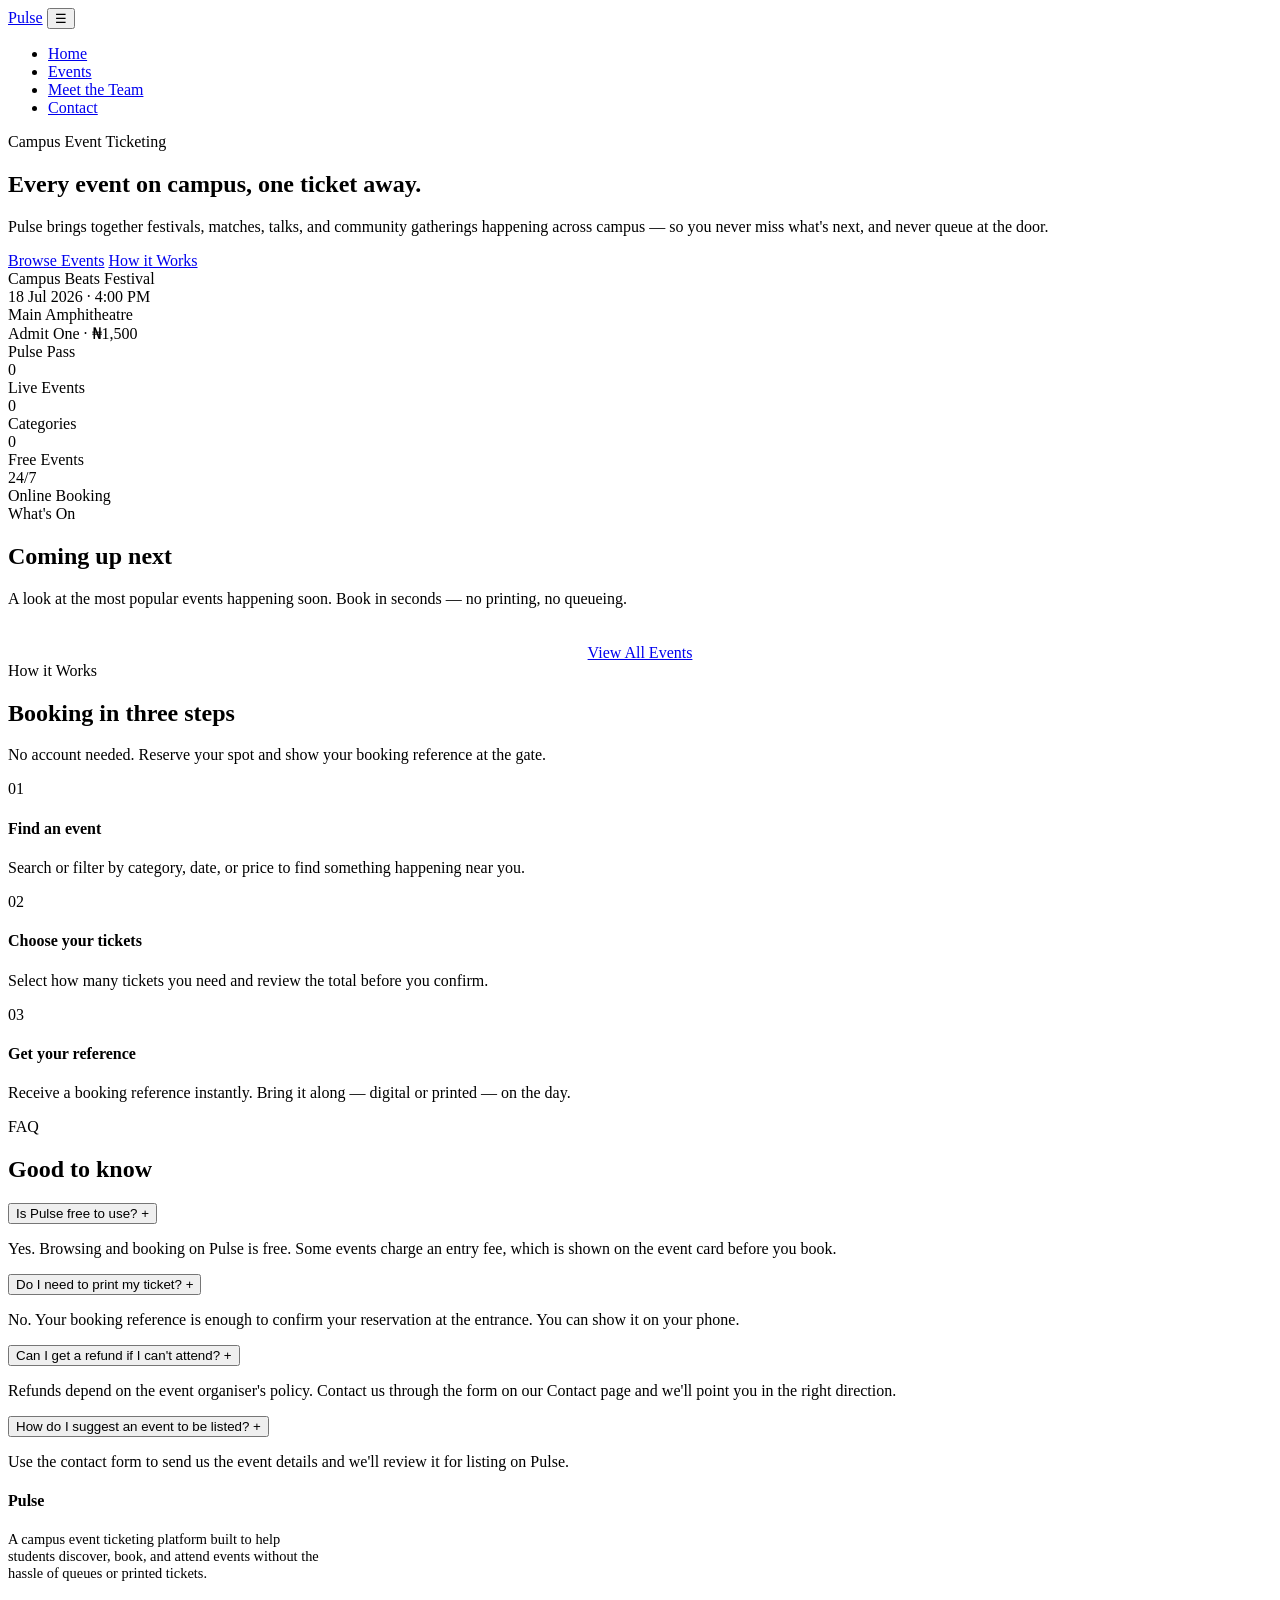
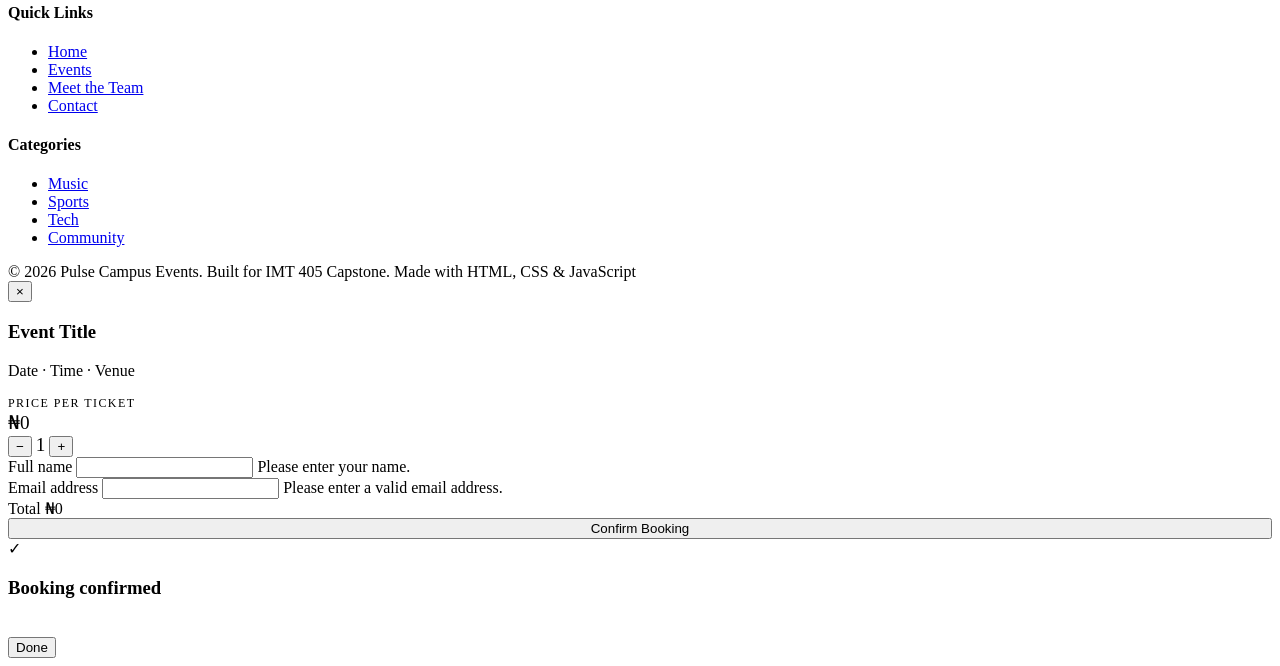
==== index.html @ ff702956 "Add files via upload" ====
<!DOCTYPE html>
<html lang="en">
<head>
  <meta charset="UTF-8">
  <meta name="viewport" content="width=device-width, initial-scale=1.0">
  <title>Pulse — Find & Book Campus Events</title>
  <link rel="preconnect" href="https://fonts.googleapis.com">
  <link href="https://fonts.googleapis.com/css2?family=Oswald:wght@500;600;700&family=Inter:wght@400;500;600&family=Roboto+Mono:wght@400;500&display=swap" rel="stylesheet">
  <link rel="stylesheet" href="css/style.css">
</head>
<body>

  <header class="site-header">
    <nav class="nav">
      <a href="index.html" class="logo"><span class="dot"></span>Pulse</a>
      <button class="nav-toggle" aria-label="Toggle navigation" aria-expanded="false">☰</button>
      <ul class="nav-links">
        <li><a href="index.html" class="active">Home</a></li>
        <li><a href="events.html">Events</a></li>
        <li><a href="team.html">Meet the Team</a></li>
        <li><a href="contact.html">Contact</a></li>
      </ul>
    </nav>
  </header>

  <main>
    <!-- Hero -->
    <section class="hero">
      <div class="container hero-inner">
        <div>
          <span class="eyebrow">Campus Event Ticketing</span>
          <h1>Every event on campus, <span>one ticket</span> away.</h1>
          <p class="lead">Pulse brings together festivals, matches, talks, and community gatherings happening across campus — so you never miss what's next, and never queue at the door.</p>
          <div class="hero-actions">
            <a href="events.html" class="btn btn-primary">Browse Events</a>
            <a href="#how-it-works" class="btn btn-secondary">How it Works</a>
          </div>
        </div>
        <div class="hero-stub" aria-hidden="true">
          <div class="stub-main">
            <div class="stub-event">Campus Beats Festival</div>
            <div class="stub-meta">
              <div>18 Jul 2026 · 4:00 PM</div>
              <div>Main Amphitheatre</div>
              <div>Admit One · ₦1,500</div>
            </div>
          </div>
          <div class="stub-perf"><span>Pulse Pass</span></div>
        </div>
      </div>
    </section>

    <!-- Stats -->
    <section class="stats container">
      <div class="stat">
        <div class="num" id="live-event-count">0</div>
        <div class="label">Live Events</div>
      </div>
      <div class="stat">
        <div class="num" id="category-count">0</div>
        <div class="label">Categories</div>
      </div>
      <div class="stat">
        <div class="num" id="free-event-count">0</div>
        <div class="label">Free Events</div>
      </div>
      <div class="stat">
        <div class="num">24/7</div>
        <div class="label">Online Booking</div>
      </div>
    </section>

    <!-- Featured events -->
    <section class="container">
      <div class="section-head">
        <span class="eyebrow">What's On</span>
        <h2>Coming up next</h2>
        <p>A look at the most popular events happening soon. Book in seconds — no printing, no queueing.</p>
      </div>
      <div class="event-grid" id="featured-events"></div>
      <div style="text-align:center; margin-top: 36px;">
        <a href="events.html" class="btn btn-outline">View All Events</a>
      </div>
    </section>

    <!-- How it works -->
    <section class="section-alt" id="how-it-works">
      <div class="container">
        <div class="section-head">
          <span class="eyebrow">How it Works</span>
          <h2>Booking in three steps</h2>
          <p>No account needed. Reserve your spot and show your booking reference at the gate.</p>
        </div>
        <div class="steps">
          <div class="step">
            <span class="step-num">01</span>
            <h4>Find an event</h4>
            <p>Search or filter by category, date, or price to find something happening near you.</p>
          </div>
          <div class="step">
            <span class="step-num">02</span>
            <h4>Choose your tickets</h4>
            <p>Select how many tickets you need and review the total before you confirm.</p>
          </div>
          <div class="step">
            <span class="step-num">03</span>
            <h4>Get your reference</h4>
            <p>Receive a booking reference instantly. Bring it along — digital or printed — on the day.</p>
          </div>
        </div>
      </div>
    </section>

    <!-- FAQ -->
    <section class="container">
      <div class="section-head">
        <span class="eyebrow">FAQ</span>
        <h2>Good to know</h2>
      </div>
      <div class="faq-list">
        <div class="faq-item">
          <button class="faq-question" aria-expanded="false">
            Is Pulse free to use?
            <span class="icon-plus">+</span>
          </button>
          <div class="faq-answer">
            <p>Yes. Browsing and booking on Pulse is free. Some events charge an entry fee, which is shown on the event card before you book.</p>
          </div>
        </div>
        <div class="faq-item">
          <button class="faq-question" aria-expanded="false">
            Do I need to print my ticket?
            <span class="icon-plus">+</span>
          </button>
          <div class="faq-answer">
            <p>No. Your booking reference is enough to confirm your reservation at the entrance. You can show it on your phone.</p>
          </div>
        </div>
        <div class="faq-item">
          <button class="faq-question" aria-expanded="false">
            Can I get a refund if I can't attend?
            <span class="icon-plus">+</span>
          </button>
          <div class="faq-answer">
            <p>Refunds depend on the event organiser's policy. Contact us through the form on our Contact page and we'll point you in the right direction.</p>
          </div>
        </div>
        <div class="faq-item">
          <button class="faq-question" aria-expanded="false">
            How do I suggest an event to be listed?
            <span class="icon-plus">+</span>
          </button>
          <div class="faq-answer">
            <p>Use the contact form to send us the event details and we'll review it for listing on Pulse.</p>
          </div>
        </div>
      </div>
    </section>
  </main>

  <footer class="site-footer">
    <div class="container">
      <div class="footer-grid">
        <div>
          <h4>Pulse</h4>
          <p style="font-size:0.9rem; max-width:320px;">A campus event ticketing platform built to help students discover, book, and attend events without the hassle of queues or printed tickets.</p>
        </div>
        <div>
          <h4>Quick Links</h4>
          <ul>
            <li><a href="index.html">Home</a></li>
            <li><a href="events.html">Events</a></li>
            <li><a href="team.html">Meet the Team</a></li>
            <li><a href="contact.html">Contact</a></li>
          </ul>
        </div>
        <div>
          <h4>Categories</h4>
          <ul>
            <li><a href="events.html?cat=Music">Music</a></li>
            <li><a href="events.html?cat=Sports">Sports</a></li>
            <li><a href="events.html?cat=Tech">Tech</a></li>
            <li><a href="events.html?cat=Community">Community</a></li>
          </ul>
        </div>
      </div>
      <div class="footer-bottom">
        <span>&copy; 2026 Pulse Campus Events. Built for IMT 405 Capstone.</span>
        <span>Made with HTML, CSS &amp; JavaScript</span>
      </div>
    </div>
  </footer>

  <!-- Ticket purchase modal -->
  <div class="modal-overlay" id="ticket-modal">
    <div class="modal" role="dialog" aria-modal="true" aria-labelledby="modal-event-title">
      <button class="modal-close" onclick="closeTicketModal()" aria-label="Close dialog">&times;</button>
      <div id="modal-form">
        <h3 id="modal-event-title">Event Title</h3>
        <p class="modal-sub" id="modal-event-sub">Date · Time · Venue</p>

        <div class="qty-row">
          <div>
            <div style="font-family:var(--font-mono); font-size:0.75rem; text-transform:uppercase; letter-spacing:0.12em; color:var(--slate);">Price per ticket</div>
            <div style="font-family:var(--font-display); font-size:1.2rem;" id="modal-unit-price">₦0</div>
          </div>
          <div class="qty-controls">
            <button type="button" onclick="changeQty(-1)" aria-label="Decrease quantity">&minus;</button>
            <span id="qty-value" style="font-family:var(--font-display); font-size:1.2rem; min-width:24px; text-align:center;">1</span>
            <button type="button" onclick="changeQty(1)" aria-label="Increase quantity">+</button>
          </div>
        </div>

        <form id="ticket-form" onsubmit="submitTicketForm(event)">
          <div class="field" id="buyer-name-field">
            <label for="buyer-name">Full name</label>
            <input type="text" id="buyer-name" name="buyer-name" required>
            <span class="error">Please enter your name.</span>
          </div>
          <div class="field" id="buyer-email-field">
            <label for="buyer-email">Email address</label>
            <input type="email" id="buyer-email" name="buyer-email" required>
            <span class="error">Please enter a valid email address.</span>
          </div>

          <div class="qty-total">
            <span>Total</span>
            <span class="amount" id="qty-total-amount">₦0</span>
          </div>

          <button type="submit" class="btn btn-primary" style="width:100%;">Confirm Booking</button>
        </form>
      </div>

      <div class="confirm-box" id="modal-confirm">
        <div class="check">✓</div>
        <h3>Booking confirmed</h3>
        <p id="confirm-event-name" style="color:var(--slate); margin-top:8px;"></p>
        <p class="ref" id="confirm-ref"></p>
        <button class="btn btn-outline" style="margin-top:20px;" onclick="closeTicketModal()">Done</button>
      </div>
    </div>
  </div>

  <script src="js/main.js"></script>
  <script>
    // Render featured active events and live catalogue totals
    const featuredGrid = document.getElementById("featured-events");
    const activeEvents = EVENTS.filter(ev => ev.active !== false);
    document.getElementById("live-event-count").textContent = activeEvents.length;
    document.getElementById("category-count").textContent =
      new Set(activeEvents.map(ev => ev.category)).size;
    document.getElementById("free-event-count").textContent =
      activeEvents.filter(ev => ev.price === 0).length;

    activeEvents.slice(0, 3).forEach(ev => {
      const card = document.createElement("article");
      card.className = "ticket-card";
      card.innerHTML = `
        <div class="card-img">
          <span class="cat-tag">${escapeHTML(ev.category)}</span>
          <span class="icon">${escapeHTML(ev.icon)}</span>
        </div>
        <div class="card-body">
          <h3>${escapeHTML(ev.title)}</h3>
          <div class="card-meta">${formatDate(ev.date)} · ${escapeHTML(ev.time)} · ${escapeHTML(ev.venue)}</div>
          <p class="card-desc">${escapeHTML(ev.desc)}</p>
          <div class="card-footer">
            <span class="price ${ev.price === 0 ? "free" : ""}">${formatNaira(ev.price)}</span>
            <button class="btn btn-primary" onclick="openTicketModal('${ev.id}')">Get Tickets</button>
          </div>
        </div>
      `;
      featuredGrid.appendChild(card);
    });

    // FAQ accordion
    document.querySelectorAll(".faq-question").forEach(btn => {
      btn.addEventListener("click", () => {
        const item = btn.closest(".faq-item");
        const answer = item.querySelector(".faq-answer");
        const isOpen = item.classList.toggle("open");
        btn.setAttribute("aria-expanded", isOpen);
        answer.style.maxHeight = isOpen ? answer.scrollHeight + "px" : "0px";
      });
    });
  </script>
</body>
</html>
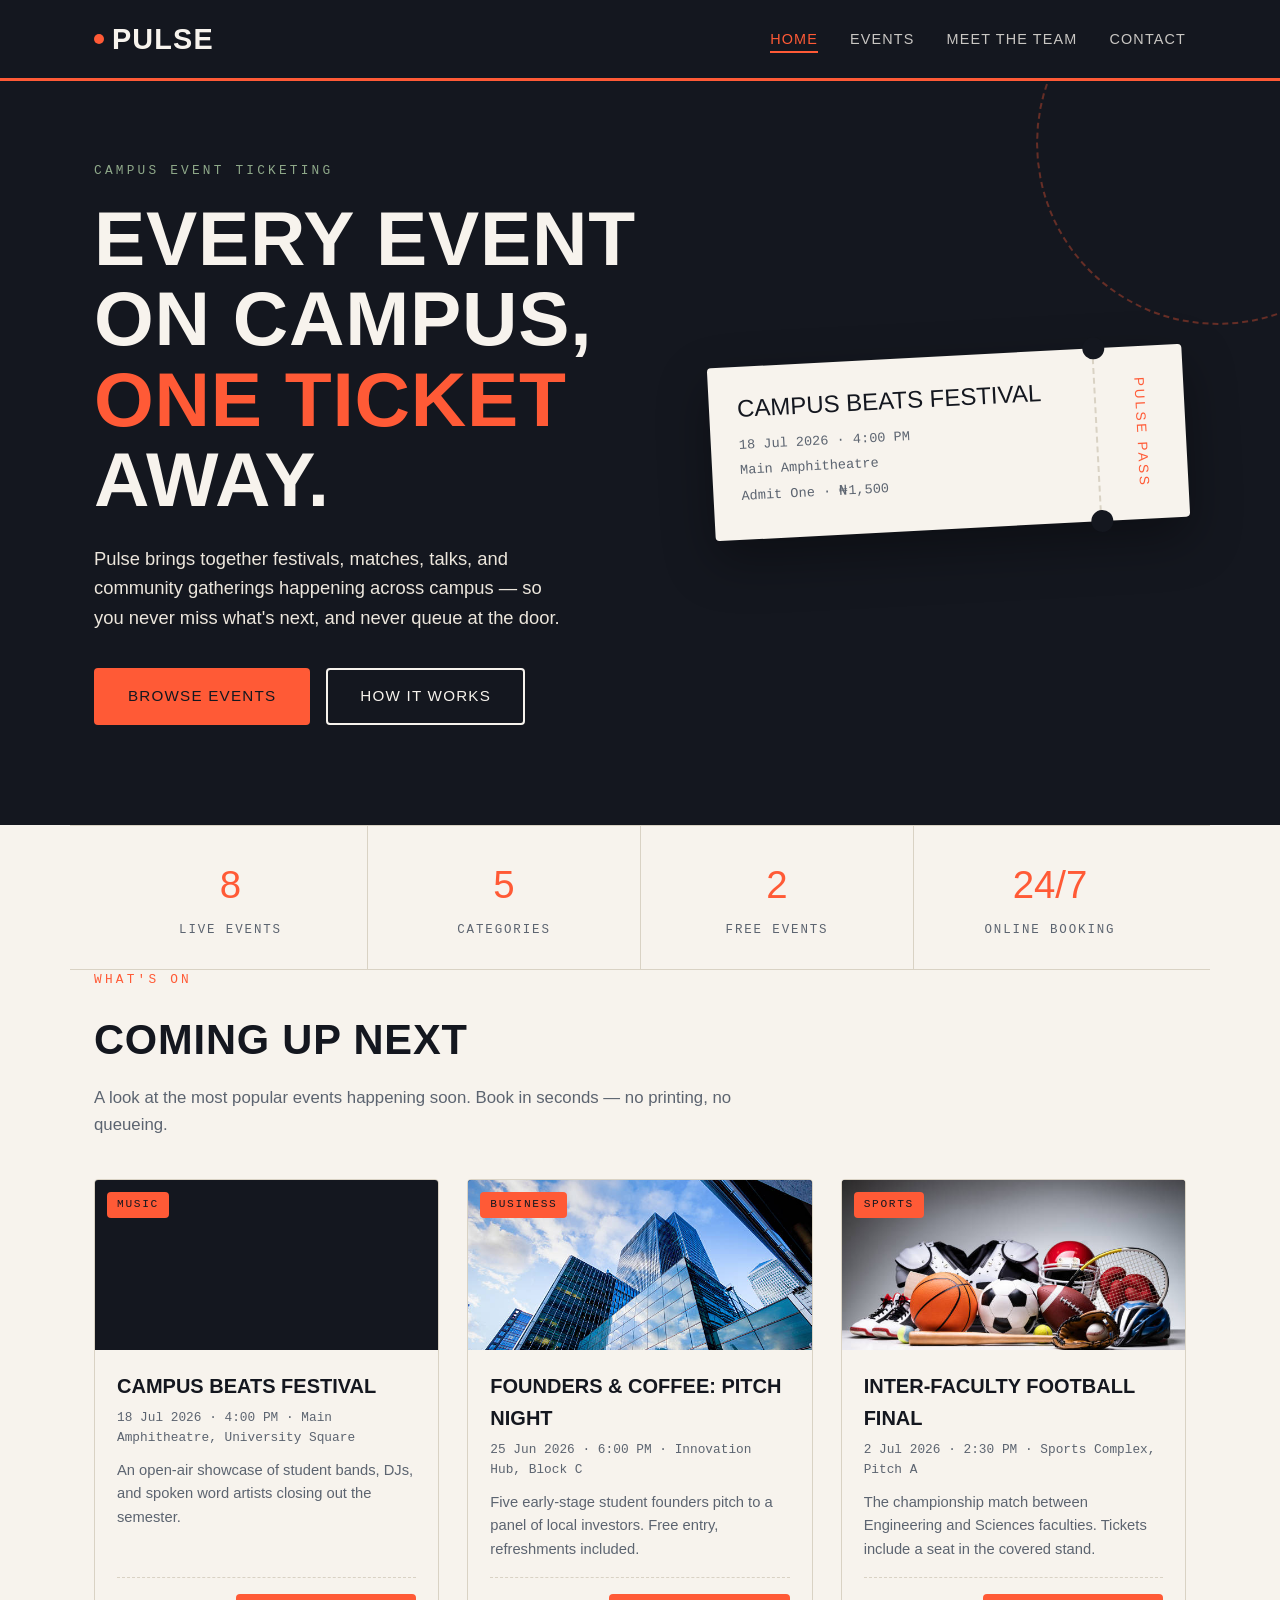
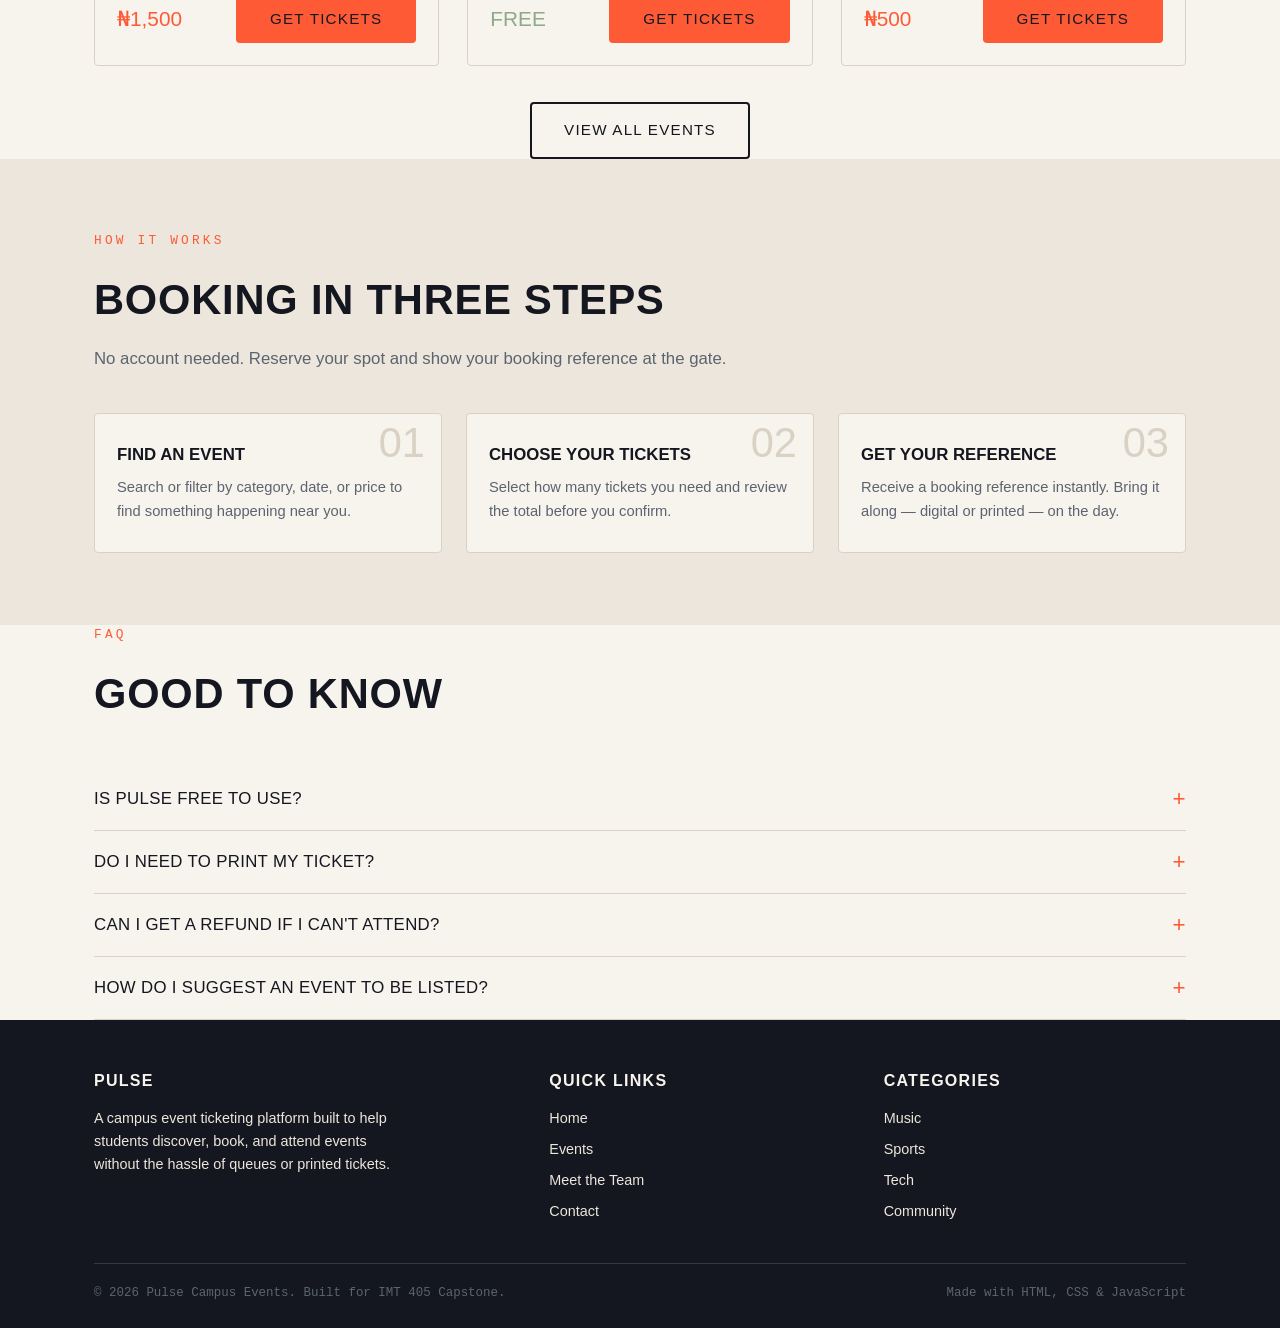
==== commit 8a71c179: "Update index.html" ====
--- a/index.html
+++ b/index.html
@@ -257,9 +257,8 @@
       const card = document.createElement("article");
       card.className = "ticket-card";
       card.innerHTML = `
-        <div class="card-img">
+        <div class="card-img" style="background-image: url('${escapeHTML(ev.icon)}');">
           <span class="cat-tag">${escapeHTML(ev.category)}</span>
-          <span class="icon">${escapeHTML(ev.icon)}</span>
         </div>
         <div class="card-body">
           <h3>${escapeHTML(ev.title)}</h3>
--- a/css/style.css
+++ b/css/style.css
@@ -0,0 +1,1196 @@
+/* ============================================
+   PULSE — Event Ticketing
+   Design tokens
+   ============================================ */
+:root {
+  --ink: #14171F;
+  --paper: #F7F3ED;
+  --paper-dim: #ECE6DC;
+  --coral: #FF5A36;
+  --sage: #8FA98A;
+  --slate: #5C6470;
+  --line: #D9D2C4;
+
+  --font-display: "Oswald", "Arial Narrow", sans-serif;
+  --font-body: "Inter", "Helvetica Neue", Arial, sans-serif;
+  --font-mono: "Roboto Mono", "Courier New", monospace;
+
+  --radius: 4px;
+  --maxw: 1140px;
+}
+
+@font-face {
+  font-family: "Oswald";
+  src: local("Oswald");
+}
+
+* { margin: 0; padding: 0; box-sizing: border-box; }
+
+html { scroll-behavior: smooth; }
+
+body {
+  font-family: var(--font-body);
+  background: var(--paper);
+  color: var(--ink);
+  line-height: 1.6;
+  -webkit-font-smoothing: antialiased;
+}
+
+img { max-width: 100%; display: block; }
+
+a { color: inherit; }
+
+.container {
+  max-width: var(--maxw);
+  margin: 0 auto;
+  padding: 0 24px;
+}
+
+/* ============================================
+   Header / Nav
+   ============================================ */
+.site-header {
+  position: sticky;
+  top: 0;
+  z-index: 100;
+  background: var(--ink);
+  color: var(--paper);
+  border-bottom: 3px solid var(--coral);
+}
+
+.nav {
+  display: flex;
+  align-items: center;
+  justify-content: space-between;
+  padding: 16px 24px;
+  max-width: var(--maxw);
+  margin: 0 auto;
+}
+
+.logo {
+  font-family: var(--font-display);
+  font-size: 1.8rem;
+  font-weight: 700;
+  letter-spacing: 0.04em;
+  text-decoration: none;
+  color: var(--paper);
+  text-transform: uppercase;
+  display: flex;
+  align-items: center;
+  gap: 8px;
+}
+
+.logo .dot {
+  width: 10px;
+  height: 10px;
+  background: var(--coral);
+  border-radius: 50%;
+  display: inline-block;
+}
+
+.nav-links {
+  display: flex;
+  gap: 32px;
+  list-style: none;
+  font-family: var(--font-display);
+  text-transform: uppercase;
+  font-size: 0.9rem;
+  letter-spacing: 0.08em;
+}
+
+.nav-links a {
+  text-decoration: none;
+  color: var(--paper);
+  opacity: 0.8;
+  transition: opacity 0.2s, color 0.2s;
+  padding: 4px 0;
+  border-bottom: 2px solid transparent;
+}
+
+.nav-links a:hover,
+.nav-links a:focus-visible,
+.nav-links a.active {
+  opacity: 1;
+  color: var(--coral);
+  border-bottom-color: var(--coral);
+}
+
+.nav-toggle {
+  display: none;
+  background: none;
+  border: 2px solid var(--paper);
+  color: var(--paper);
+  font-size: 1.4rem;
+  padding: 6px 10px;
+  border-radius: var(--radius);
+  cursor: pointer;
+}
+
+/* ============================================
+   Buttons
+   ============================================ */
+.btn {
+  display: inline-block;
+  font-family: var(--font-display);
+  text-transform: uppercase;
+  letter-spacing: 0.08em;
+  font-size: 0.95rem;
+  padding: 14px 32px;
+  border-radius: var(--radius);
+  text-decoration: none;
+  border: 2px solid transparent;
+  cursor: pointer;
+  transition: transform 0.15s ease, box-shadow 0.15s ease, background 0.15s ease;
+}
+
+.btn-primary {
+  background: var(--coral);
+  color: var(--ink);
+}
+
+.btn-primary:hover,
+.btn-primary:focus-visible {
+  transform: translateY(-2px);
+  box-shadow: 4px 4px 0 var(--ink);
+}
+
+.btn-secondary {
+  background: transparent;
+  color: var(--paper);
+  border-color: var(--paper);
+}
+
+.btn-secondary:hover,
+.btn-secondary:focus-visible {
+  background: var(--paper);
+  color: var(--ink);
+}
+
+.btn-outline {
+  background: transparent;
+  color: var(--ink);
+  border-color: var(--ink);
+}
+
+.btn-outline:hover,
+.btn-outline:focus-visible {
+  background: var(--ink);
+  color: var(--paper);
+}
+
+.btn:focus-visible {
+  outline: 3px solid var(--sage);
+  outline-offset: 2px;
+}
+
+/* ============================================
+   Hero
+   ============================================ */
+.hero {
+  background: var(--ink);
+  color: var(--paper);
+  padding: 80px 0 100px;
+  position: relative;
+  overflow: hidden;
+}
+
+.hero::after {
+  content: "";
+  position: absolute;
+  right: -120px;
+  top: -120px;
+  width: 360px;
+  height: 360px;
+  border: 2px dashed rgba(255, 90, 54, 0.35);
+  border-radius: 50%;
+}
+
+.hero-inner {
+  display: grid;
+  grid-template-columns: 1.2fr 1fr;
+  gap: 48px;
+  align-items: center;
+  position: relative;
+  z-index: 1;
+}
+
+.eyebrow {
+  font-family: var(--font-mono);
+  text-transform: uppercase;
+  letter-spacing: 0.25em;
+  font-size: 0.8rem;
+  color: var(--sage);
+  margin-bottom: 16px;
+  display: block;
+}
+
+.hero h1 {
+  font-family: var(--font-display);
+  font-size: clamp(2.6rem, 6vw, 4.8rem);
+  line-height: 1.05;
+  text-transform: uppercase;
+  font-weight: 700;
+  letter-spacing: 0.01em;
+}
+
+.hero h1 span {
+  color: var(--coral);
+}
+
+.hero p.lead {
+  margin-top: 24px;
+  font-size: 1.15rem;
+  max-width: 480px;
+  color: var(--paper-dim);
+}
+
+.hero-actions {
+  margin-top: 36px;
+  display: flex;
+  gap: 16px;
+  flex-wrap: wrap;
+}
+
+/* Hero ticket stub illustration */
+.hero-stub {
+  background: var(--paper);
+  color: var(--ink);
+  border-radius: var(--radius);
+  position: relative;
+  display: flex;
+  box-shadow: 0 20px 50px rgba(0,0,0,0.35);
+  transform: rotate(-3deg);
+}
+
+.hero-stub:hover { transform: rotate(0deg); transition: transform 0.3s ease; }
+
+.stub-main {
+  flex: 1;
+  padding: 28px;
+}
+
+.stub-main .stub-event {
+  font-family: var(--font-display);
+  text-transform: uppercase;
+  font-size: 1.5rem;
+  line-height: 1.15;
+}
+
+.stub-main .stub-meta {
+  margin-top: 12px;
+  font-family: var(--font-mono);
+  font-size: 0.85rem;
+  color: var(--slate);
+}
+
+.stub-main .stub-meta div { margin-bottom: 4px; }
+
+.stub-perf {
+  width: 90px;
+  border-left: 2px dashed var(--line);
+  display: flex;
+  align-items: center;
+  justify-content: center;
+  position: relative;
+  padding: 16px 8px;
+}
+
+.stub-perf::before,
+.stub-perf::after {
+  content: "";
+  position: absolute;
+  width: 22px;
+  height: 22px;
+  background: var(--ink);
+  border-radius: 50%;
+  left: -11px;
+}
+
+.stub-perf::before { top: -11px; }
+.stub-perf::after { bottom: -11px; }
+
+.stub-perf span {
+  font-family: var(--font-display);
+  writing-mode: vertical-rl;
+  text-transform: uppercase;
+  letter-spacing: 0.2em;
+  font-size: 0.85rem;
+  color: var(--coral);
+}
+
+/* ============================================
+   Section basics
+   ============================================ */
+section { padding: 72px 0; }
+
+.section-head {
+  margin-bottom: 40px;
+  max-width: 640px;
+}
+
+.section-head .eyebrow { color: var(--coral); }
+
+.section-head h2 {
+  font-family: var(--font-display);
+  text-transform: uppercase;
+  font-size: clamp(1.8rem, 4vw, 2.6rem);
+  letter-spacing: 0.02em;
+}
+
+.section-head p {
+  margin-top: 12px;
+  color: var(--slate);
+  font-size: 1.05rem;
+}
+
+.section-alt {
+  background: var(--paper-dim);
+}
+
+/* ============================================
+   Stats strip
+   ============================================ */
+.stats {
+  display: grid;
+  grid-template-columns: repeat(4, 1fr);
+  border-top: 1px solid var(--line);
+  border-bottom: 1px solid var(--line);
+}
+
+.stat {
+  padding: 28px 16px;
+  text-align: center;
+  border-left: 1px solid var(--line);
+}
+
+.stat:first-child { border-left: none; }
+
+.stat .num {
+  font-family: var(--font-display);
+  font-size: 2.4rem;
+  color: var(--coral);
+}
+
+.stat .label {
+  font-family: var(--font-mono);
+  font-size: 0.78rem;
+  text-transform: uppercase;
+  letter-spacing: 0.15em;
+  color: var(--slate);
+  margin-top: 6px;
+}
+
+/* ============================================
+   Event ticket cards
+   ============================================ */
+.event-grid {
+  display: grid;
+  grid-template-columns: repeat(auto-fit, minmax(300px, 1fr));
+  gap: 28px;
+}
+
+.ticket-card {
+  background: var(--paper);
+  border: 1px solid var(--line);
+  border-radius: var(--radius);
+  display: flex;
+  flex-direction: column;
+  overflow: hidden;
+  transition: transform 0.2s ease, box-shadow 0.2s ease;
+}
+
+.ticket-card:hover {
+  transform: translateY(-4px);
+  box-shadow: 0 12px 24px rgba(20,23,31,0.12);
+}
+
+.ticket-card .card-img {
+  height: 170px;
+  background: var(--ink);
+  background-size: cover;
+  background-position: center;
+  background-repeat: no-repeat;
+  display: flex;
+  align-items: center;
+  justify-content: center;
+  position: relative;
+}
+
+.ticket-card .card-img .cat-tag {
+  position: absolute;
+  top: 12px;
+  left: 12px;
+  background: var(--coral);
+  color: var(--ink);
+  font-family: var(--font-mono);
+  font-size: 0.7rem;
+  text-transform: uppercase;
+  letter-spacing: 0.15em;
+  padding: 4px 10px;
+  border-radius: var(--radius);
+}
+
+
+
+.ticket-card .card-body {
+  padding: 20px 22px 22px;
+  flex: 1;
+  display: flex;
+  flex-direction: column;
+}
+
+.ticket-card .card-body h3 {
+  font-family: var(--font-display);
+  text-transform: uppercase;
+  font-size: 1.25rem;
+  margin-bottom: 6px;
+}
+
+.ticket-card .card-meta {
+  font-family: var(--font-mono);
+  font-size: 0.8rem;
+  color: var(--slate);
+  margin-bottom: 10px;
+}
+
+.ticket-card .card-desc {
+  font-size: 0.92rem;
+  color: var(--slate);
+  flex: 1;
+}
+
+.ticket-card .card-footer {
+  display: flex;
+  align-items: center;
+  justify-content: space-between;
+  margin-top: 16px;
+  padding-top: 16px;
+  border-top: 1px dashed var(--line);
+}
+
+.ticket-card .price {
+  font-family: var(--font-display);
+  font-size: 1.3rem;
+  color: var(--coral);
+}
+
+.ticket-card .price.free {
+  color: var(--sage);
+}
+
+.ticket-card.event-inactive {
+  opacity: 0.72;
+}
+
+.ticket-card .status-tag {
+  position: absolute;
+  top: 12px;
+  right: 12px;
+  background: var(--paper);
+  color: var(--ink);
+  font-family: var(--font-mono);
+  font-size: 0.7rem;
+  text-transform: uppercase;
+  letter-spacing: 0.1em;
+  padding: 4px 10px;
+  border-radius: var(--radius);
+}
+
+.unavailable-label {
+  font-family: var(--font-mono);
+  color: var(--slate);
+  font-size: 0.78rem;
+  text-transform: uppercase;
+}
+
+.card-admin-actions {
+  display: flex;
+  gap: 8px;
+  flex-wrap: wrap;
+  margin-top: 12px;
+}
+
+.admin-btn {
+  background: transparent;
+  border: 1px solid var(--slate);
+  border-radius: var(--radius);
+  color: var(--slate);
+  cursor: pointer;
+  font-family: var(--font-mono);
+  font-size: 0.72rem;
+  padding: 7px 10px;
+  text-transform: uppercase;
+}
+
+.admin-btn:hover,
+.admin-btn:focus-visible {
+  border-color: var(--ink);
+  color: var(--ink);
+}
+
+.admin-btn-danger {
+  border-color: var(--coral);
+  color: var(--coral);
+}
+
+/* ============================================
+   Event management
+   ============================================ */
+.event-manager {
+  background: var(--paper-dim);
+  border: 1px solid var(--line);
+  border-radius: var(--radius);
+  margin-bottom: 40px;
+  padding: 28px;
+}
+
+.manager-heading {
+  display: flex;
+  align-items: center;
+  justify-content: space-between;
+  gap: 24px;
+}
+
+.manager-heading .eyebrow {
+  color: var(--coral);
+  margin-bottom: 6px;
+}
+
+.manager-heading h2 {
+  font-family: var(--font-display);
+  font-size: 1.8rem;
+  text-transform: uppercase;
+}
+
+.manager-heading p {
+  color: var(--slate);
+}
+
+.event-form {
+  border-top: 1px solid var(--line);
+  margin-top: 24px;
+  padding-top: 24px;
+}
+
+.event-form-grid {
+  display: grid;
+  grid-template-columns: repeat(2, 1fr);
+  gap: 0 20px;
+}
+
+.event-description-field {
+  grid-column: 1 / -1;
+}
+
+.event-form-actions {
+  display: flex;
+  gap: 12px;
+  flex-wrap: wrap;
+}
+
+.manager-message {
+  color: var(--sage);
+  display: none;
+  font-family: var(--font-mono);
+  margin-top: 16px;
+}
+
+.manager-message.show {
+  display: block;
+}
+
+/* ============================================
+   Filter bar
+   ============================================ */
+.filter-bar {
+  display: flex;
+  flex-wrap: wrap;
+  gap: 12px;
+  margin-bottom: 32px;
+}
+
+.filter-btn {
+  font-family: var(--font-mono);
+  text-transform: uppercase;
+  font-size: 0.78rem;
+  letter-spacing: 0.12em;
+  padding: 10px 18px;
+  border-radius: 999px;
+  border: 1px solid var(--ink);
+  background: transparent;
+  cursor: pointer;
+  transition: all 0.15s ease;
+}
+
+.filter-btn:hover,
+.filter-btn:focus-visible {
+  background: var(--ink);
+  color: var(--paper);
+}
+
+.filter-btn.active {
+  background: var(--coral);
+  border-color: var(--coral);
+  color: var(--ink);
+}
+
+.search-row {
+  display: flex;
+  gap: 12px;
+  margin-bottom: 24px;
+  flex-wrap: wrap;
+}
+
+.search-row input {
+  flex: 1;
+  min-width: 220px;
+  font-family: var(--font-body);
+  font-size: 1rem;
+  padding: 12px 16px;
+  border: 1px solid var(--ink);
+  border-radius: var(--radius);
+  background: var(--paper);
+}
+
+.search-row input:focus-visible {
+  outline: 3px solid var(--sage);
+  outline-offset: 1px;
+}
+
+.no-results {
+  font-family: var(--font-mono);
+  color: var(--slate);
+  text-align: center;
+  padding: 48px 0;
+  display: none;
+}
+
+.no-results.show { display: block; }
+
+/* ============================================
+   How it works (steps)
+   ============================================ */
+.steps {
+  display: grid;
+  grid-template-columns: repeat(auto-fit, minmax(220px, 1fr));
+  gap: 24px;
+}
+
+.step {
+  position: relative;
+  padding: 28px 22px;
+  background: var(--paper);
+  border: 1px solid var(--line);
+  border-radius: var(--radius);
+}
+
+.step .step-num {
+  font-family: var(--font-display);
+  font-size: 2.6rem;
+  color: var(--line);
+  position: absolute;
+  top: 8px;
+  right: 16px;
+  line-height: 1;
+}
+
+.step h4 {
+  font-family: var(--font-display);
+  text-transform: uppercase;
+  font-size: 1.05rem;
+  margin-bottom: 8px;
+  position: relative;
+  z-index: 1;
+}
+
+.step p {
+  color: var(--slate);
+  font-size: 0.92rem;
+  position: relative;
+  z-index: 1;
+}
+
+/* ============================================
+   Modal (ticket purchase)
+   ============================================ */
+.modal-overlay {
+  position: fixed;
+  inset: 0;
+  background: rgba(20, 23, 31, 0.6);
+  display: none;
+  align-items: center;
+  justify-content: center;
+  z-index: 1000;
+  padding: 20px;
+}
+
+.modal-overlay.open { display: flex; }
+
+.modal {
+  background: var(--paper);
+  border-radius: var(--radius);
+  max-width: 460px;
+  width: 100%;
+  padding: 32px;
+  position: relative;
+  max-height: 90vh;
+  overflow-y: auto;
+}
+
+.modal h3 {
+  font-family: var(--font-display);
+  text-transform: uppercase;
+  font-size: 1.4rem;
+  margin-bottom: 4px;
+}
+
+.modal .modal-sub {
+  font-family: var(--font-mono);
+  font-size: 0.8rem;
+  color: var(--slate);
+  margin-bottom: 20px;
+}
+
+.modal-close {
+  position: absolute;
+  top: 16px;
+  right: 16px;
+  background: none;
+  border: none;
+  font-size: 1.4rem;
+  cursor: pointer;
+  line-height: 1;
+  color: var(--ink);
+}
+
+.modal-close:focus-visible {
+  outline: 2px solid var(--sage);
+}
+
+.qty-row {
+  display: flex;
+  align-items: center;
+  justify-content: space-between;
+  border: 1px solid var(--line);
+  border-radius: var(--radius);
+  padding: 12px 16px;
+  margin-bottom: 18px;
+}
+
+.qty-controls {
+  display: flex;
+  align-items: center;
+  gap: 12px;
+}
+
+.qty-controls button {
+  width: 32px;
+  height: 32px;
+  border-radius: 50%;
+  border: 1px solid var(--ink);
+  background: var(--paper);
+  font-size: 1.1rem;
+  cursor: pointer;
+}
+
+.qty-controls button:hover { background: var(--ink); color: var(--paper); }
+
+.qty-total {
+  display: flex;
+  justify-content: space-between;
+  font-family: var(--font-display);
+  font-size: 1.3rem;
+  margin: 16px 0 22px;
+  padding-top: 16px;
+  border-top: 1px dashed var(--line);
+}
+
+.qty-total .amount { color: var(--coral); }
+
+.confirm-box {
+  display: none;
+  text-align: center;
+  padding: 24px 0;
+}
+
+.confirm-box.show { display: block; }
+
+.confirm-box .check {
+  font-size: 3rem;
+  color: var(--sage);
+  margin-bottom: 12px;
+}
+
+.confirm-box .ref {
+  font-family: var(--font-mono);
+  font-size: 0.85rem;
+  color: var(--slate);
+  margin-top: 8px;
+}
+
+/* ============================================
+   Forms (Contact)
+   ============================================ */
+.form-grid {
+  display: grid;
+  grid-template-columns: 1.2fr 1fr;
+  gap: 48px;
+}
+
+.field {
+  margin-bottom: 20px;
+}
+
+.field label {
+  display: block;
+  font-family: var(--font-mono);
+  text-transform: uppercase;
+  font-size: 0.75rem;
+  letter-spacing: 0.15em;
+  margin-bottom: 8px;
+  color: var(--slate);
+}
+
+.field input,
+.field select,
+.field textarea {
+  width: 100%;
+  font-family: var(--font-body);
+  font-size: 1rem;
+  padding: 12px 14px;
+  border: 1px solid var(--ink);
+  border-radius: var(--radius);
+  background: var(--paper);
+  color: var(--ink);
+}
+
+.field textarea { resize: vertical; min-height: 130px; }
+
+.field input:focus-visible,
+.field select:focus-visible,
+.field textarea:focus-visible {
+  outline: 3px solid var(--sage);
+  outline-offset: 1px;
+}
+
+.field .error {
+  color: var(--coral);
+  font-size: 0.82rem;
+  margin-top: 6px;
+  display: none;
+}
+
+.field.invalid input,
+.field.invalid select,
+.field.invalid textarea {
+  border-color: var(--coral);
+}
+
+.field.invalid .error { display: block; }
+
+.form-success {
+  display: none;
+  background: var(--sage);
+  color: var(--ink);
+  padding: 16px 20px;
+  border-radius: var(--radius);
+  font-family: var(--font-mono);
+  font-size: 0.9rem;
+  margin-bottom: 20px;
+}
+
+.form-success.show { display: block; }
+
+.contact-info-card {
+  background: var(--ink);
+  color: var(--paper);
+  border-radius: var(--radius);
+  padding: 32px;
+}
+
+.contact-info-card h3 {
+  font-family: var(--font-display);
+  text-transform: uppercase;
+  margin-bottom: 20px;
+  font-size: 1.3rem;
+}
+
+.contact-info-card .info-item {
+  margin-bottom: 18px;
+  font-size: 0.95rem;
+}
+
+.contact-info-card .info-item .info-label {
+  font-family: var(--font-mono);
+  text-transform: uppercase;
+  font-size: 0.72rem;
+  letter-spacing: 0.15em;
+  color: var(--coral);
+  display: block;
+  margin-bottom: 4px;
+}
+
+/* ============================================
+   FAQ accordion
+   ============================================ */
+.faq-item {
+  border-bottom: 1px solid var(--line);
+}
+
+.faq-question {
+  width: 100%;
+  text-align: left;
+  background: none;
+  border: none;
+  padding: 18px 0;
+  font-family: var(--font-display);
+  font-size: 1.05rem;
+  text-transform: uppercase;
+  letter-spacing: 0.02em;
+  display: flex;
+  justify-content: space-between;
+  align-items: center;
+  cursor: pointer;
+  color: var(--ink);
+}
+
+.faq-question .icon-plus {
+  font-size: 1.4rem;
+  color: var(--coral);
+  transition: transform 0.2s ease;
+}
+
+.faq-item.open .icon-plus { transform: rotate(45deg); }
+
+.faq-answer {
+  max-height: 0;
+  overflow: hidden;
+  transition: max-height 0.25s ease;
+}
+
+.faq-answer p {
+  padding-bottom: 18px;
+  color: var(--slate);
+  font-size: 0.95rem;
+  max-width: 640px;
+}
+
+/* ============================================
+   Team / About page
+   ============================================ */
+.team-grid {
+  display: grid;
+  grid-template-columns: repeat(auto-fit, minmax(260px, 1fr));
+  gap: 28px;
+}
+
+.team-card {
+  background: var(--paper);
+  border: 1px solid var(--line);
+  border-radius: var(--radius);
+  overflow: hidden;
+  transition: transform 0.2s ease, box-shadow 0.2s ease;
+}
+
+.team-card:hover {
+  transform: translateY(-4px);
+  box-shadow: 0 12px 24px rgba(20,23,31,0.1);
+}
+
+.team-card .photo {
+  aspect-ratio: 1 / 1;
+  background: var(--paper-dim);
+  display: flex;
+  align-items: center;
+  justify-content: center;
+  border-bottom: 3px solid var(--coral);
+  overflow: hidden;
+}
+
+.team-card .photo img {
+  width: 100%;
+  height: 100%;
+  object-fit: cover;
+}
+
+.team-card .photo .placeholder {
+  font-family: var(--font-mono);
+  font-size: 0.78rem;
+  text-transform: uppercase;
+  letter-spacing: 0.15em;
+  color: var(--slate);
+  text-align: center;
+  padding: 16px;
+}
+
+.team-card .info { padding: 20px; }
+
+.team-card .info h3 {
+  font-family: var(--font-display);
+  text-transform: uppercase;
+  font-size: 1.2rem;
+}
+
+.team-card .info .role {
+  font-family: var(--font-mono);
+  font-size: 0.78rem;
+  text-transform: uppercase;
+  letter-spacing: 0.12em;
+  color: var(--coral);
+  margin: 4px 0 10px;
+}
+
+.team-card .info dl {
+  font-size: 0.85rem;
+  color: var(--slate);
+  margin-bottom: 12px;
+}
+
+.team-card .info dl div {
+  display: flex;
+  justify-content: space-between;
+  padding: 4px 0;
+  border-bottom: 1px dashed var(--line);
+}
+
+.team-card .info dl span:first-child {
+  font-family: var(--font-mono);
+  text-transform: uppercase;
+  font-size: 0.7rem;
+  letter-spacing: 0.1em;
+}
+
+.team-card .bio {
+  font-size: 0.9rem;
+  color: var(--ink);
+  margin-bottom: 12px;
+}
+
+.team-card .links a {
+  display: inline-block;
+  font-family: var(--font-mono);
+  font-size: 0.8rem;
+  text-decoration: none;
+  color: var(--slate);
+  border-bottom: 1px solid var(--slate);
+}
+
+.team-card .links a:hover { color: var(--coral); border-color: var(--coral); }
+
+/* ============================================
+   Footer
+   ============================================ */
+.site-footer {
+  background: var(--ink);
+  color: var(--paper-dim);
+  padding: 48px 0 24px;
+}
+
+.footer-grid {
+  display: grid;
+  grid-template-columns: 1.4fr 1fr 1fr;
+  gap: 32px;
+  margin-bottom: 32px;
+}
+
+.footer-grid h4 {
+  font-family: var(--font-display);
+  text-transform: uppercase;
+  color: var(--paper);
+  font-size: 1rem;
+  margin-bottom: 14px;
+  letter-spacing: 0.08em;
+}
+
+.footer-grid ul { list-style: none; }
+
+.footer-grid ul li { margin-bottom: 8px; font-size: 0.9rem; }
+
+.footer-grid ul a {
+  text-decoration: none;
+  color: var(--paper-dim);
+}
+
+.footer-grid ul a:hover { color: var(--coral); }
+
+.footer-bottom {
+  border-top: 1px solid rgba(247,243,237,0.15);
+  padding-top: 20px;
+  font-family: var(--font-mono);
+  font-size: 0.78rem;
+  color: var(--slate);
+  display: flex;
+  justify-content: space-between;
+  flex-wrap: wrap;
+  gap: 8px;
+}
+
+/* ============================================
+   Page hero (non-home pages)
+   ============================================ */
+.page-hero {
+  background: var(--ink);
+  color: var(--paper);
+  padding: 56px 0;
+  border-bottom: 3px solid var(--coral);
+}
+
+.page-hero h1 {
+  font-family: var(--font-display);
+  text-transform: uppercase;
+  font-size: clamp(2rem, 5vw, 3.2rem);
+}
+
+.page-hero p {
+  margin-top: 10px;
+  color: var(--paper-dim);
+  max-width: 560px;
+}
+
+/* ============================================
+   Responsive
+   ============================================ */
+@media (max-width: 860px) {
+  .hero-inner { grid-template-columns: 1fr; }
+  .hero-stub { transform: rotate(0deg); margin-top: 24px; }
+  .form-grid { grid-template-columns: 1fr; }
+  .footer-grid { grid-template-columns: 1fr; }
+  .stats { grid-template-columns: repeat(2, 1fr); }
+  .stat:nth-child(3) { border-left: none; }
+}
+
+@media (max-width: 700px) {
+  .nav-links {
+    position: absolute;
+    top: 100%;
+    left: 0;
+    right: 0;
+    background: var(--ink);
+    flex-direction: column;
+    gap: 0;
+    padding: 8px 24px 20px;
+    border-bottom: 3px solid var(--coral);
+    display: none;
+  }
+
+  .nav-links.open { display: flex; }
+
+  .nav-links li { width: 100%; }
+
+  .nav-links a {
+    display: block;
+    padding: 12px 0;
+    border-bottom: 1px solid rgba(247,243,237,0.1);
+  }
+
+  .nav-toggle { display: block; }
+
+  .hero { padding: 56px 0 64px; }
+  .manager-heading { align-items: flex-start; flex-direction: column; }
+  .event-form-grid { grid-template-columns: 1fr; }
+  .event-description-field { grid-column: auto; }
+}
+
+@media (prefers-reduced-motion: reduce) {
+  * { transition: none !important; animation: none !important; scroll-behavior: auto !important; }
+}
